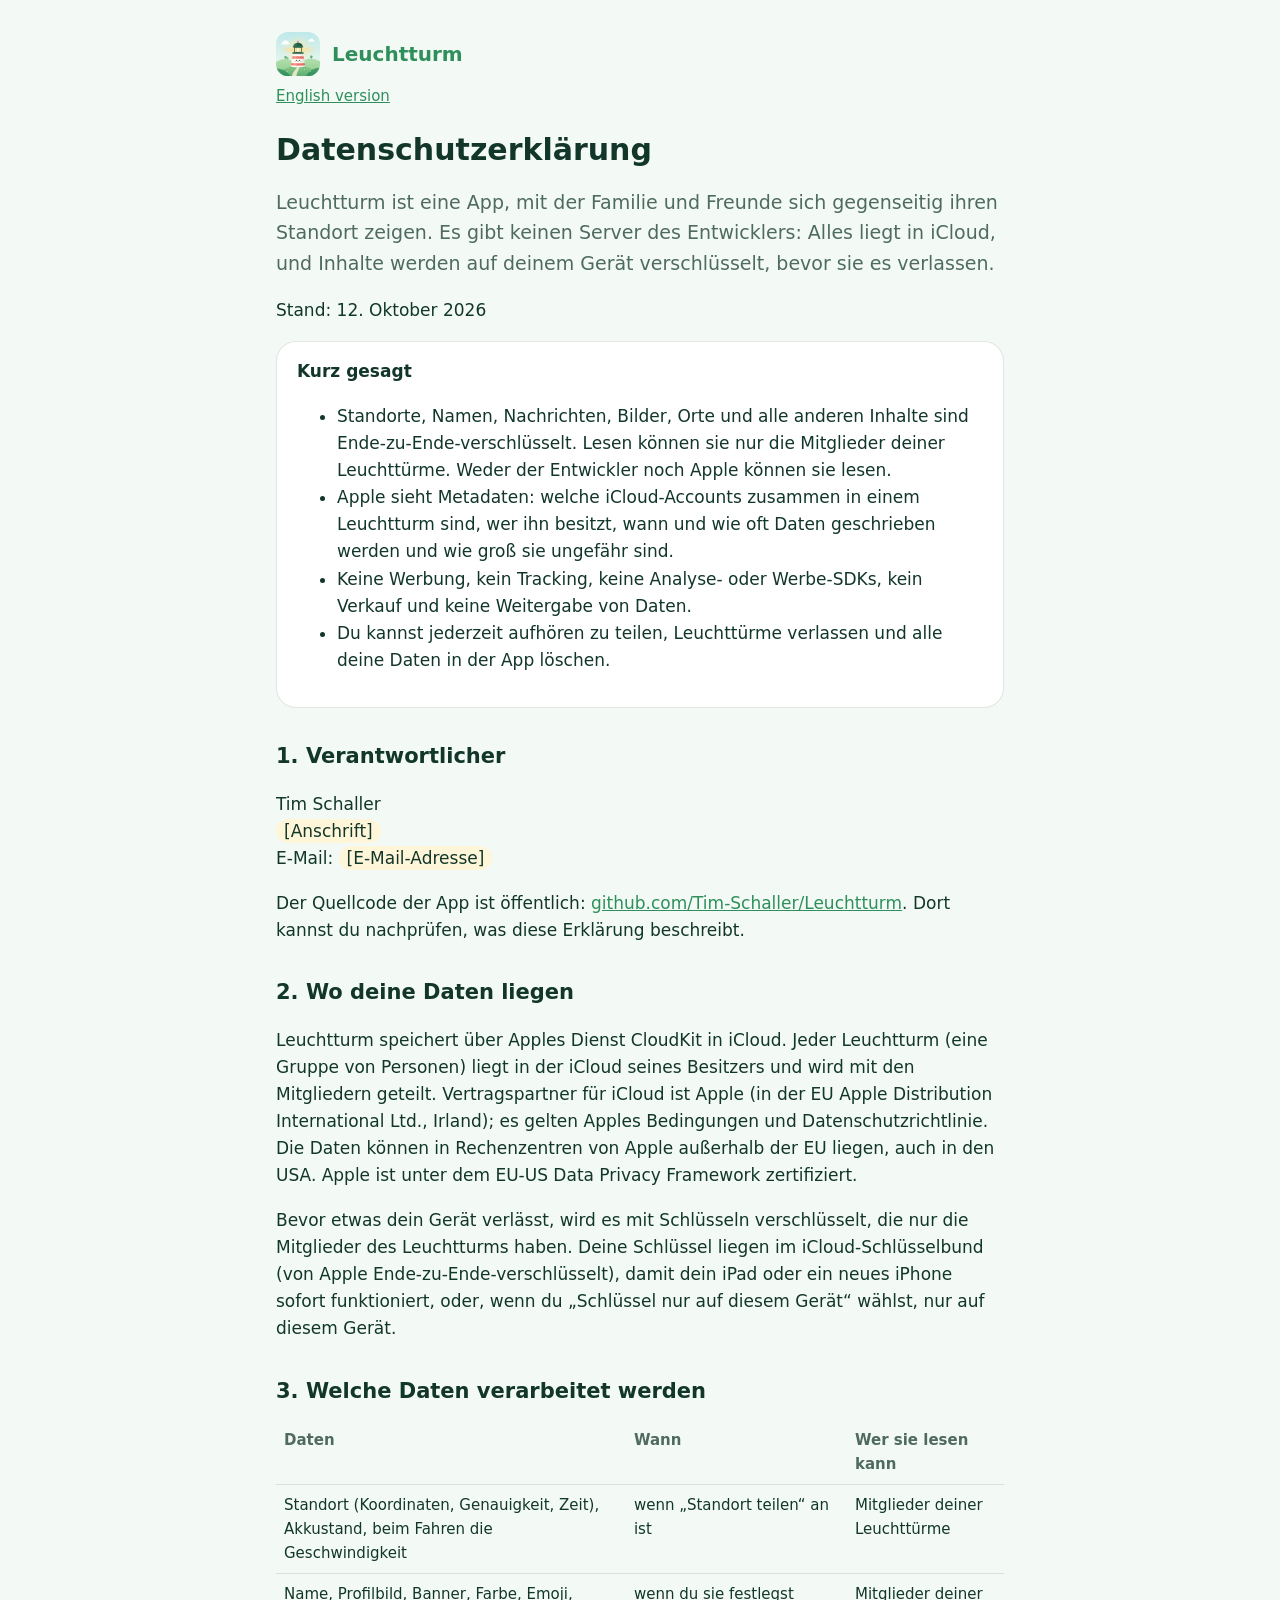
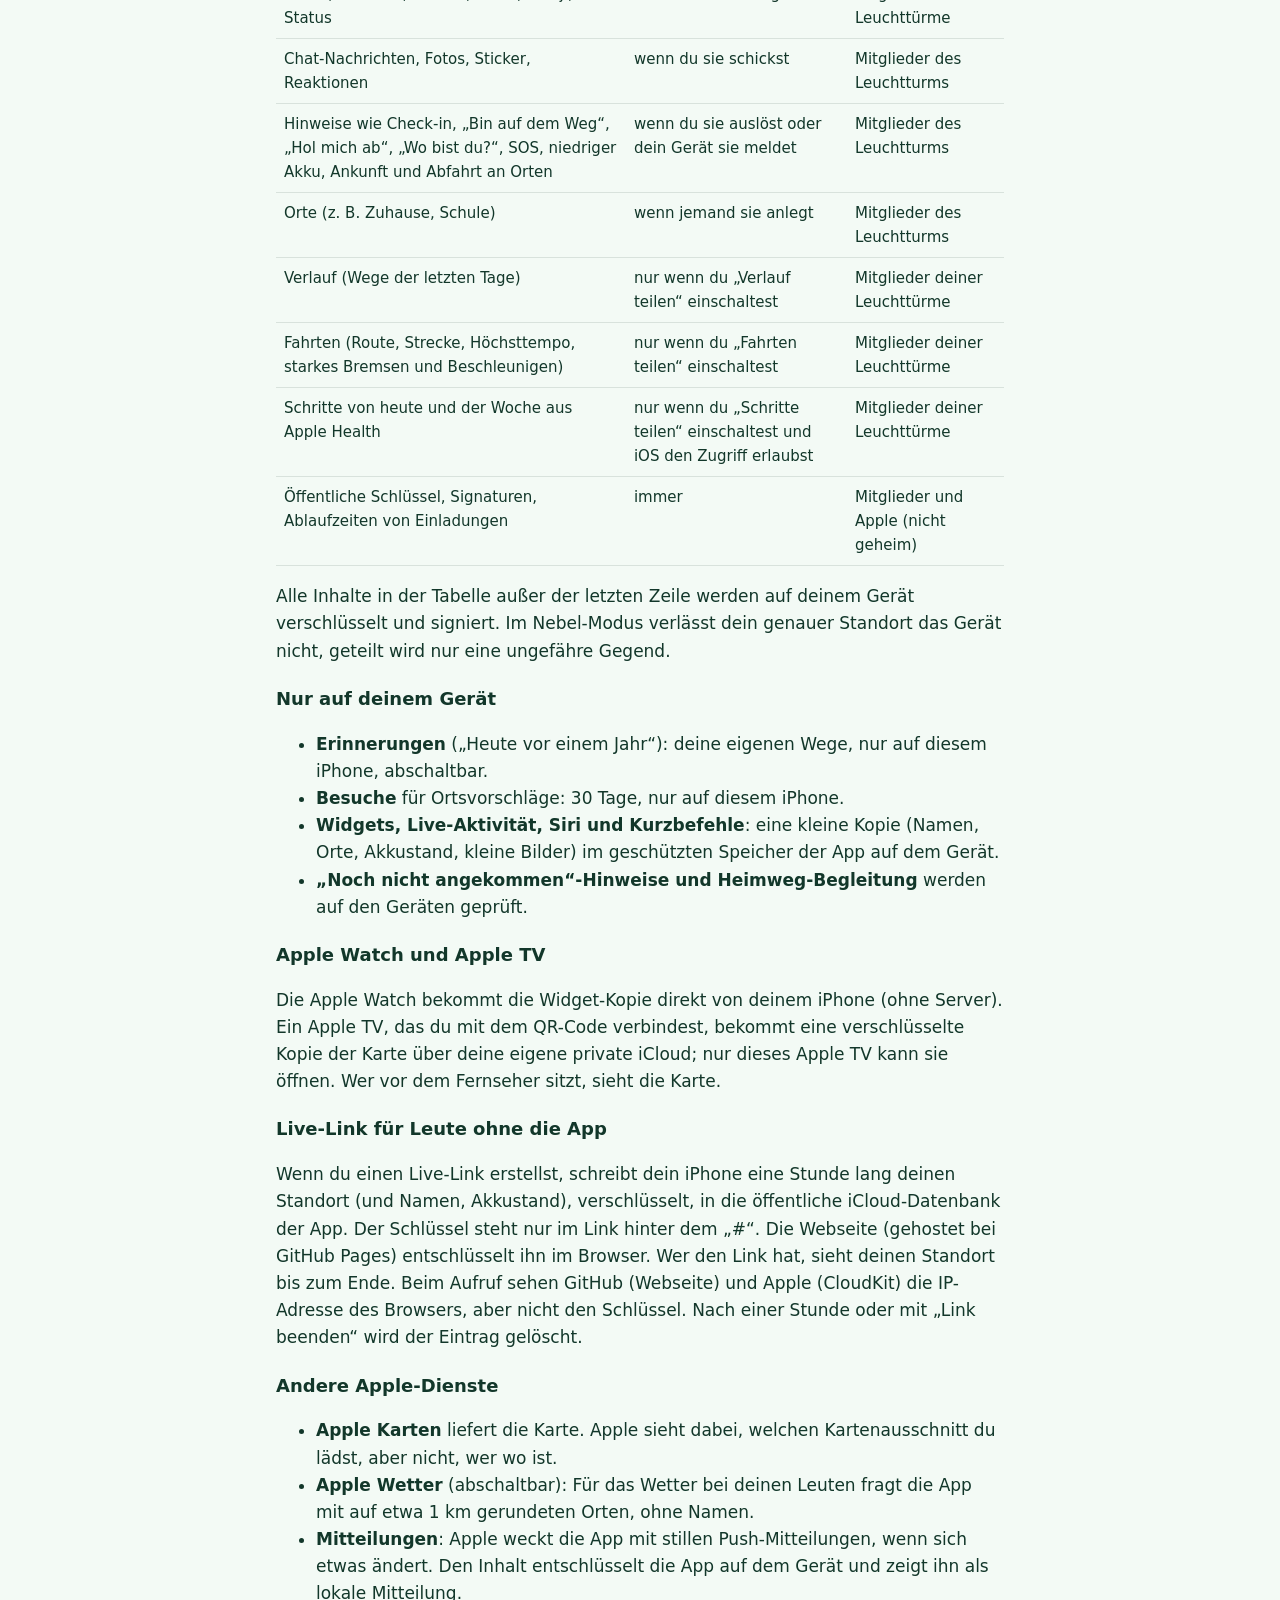
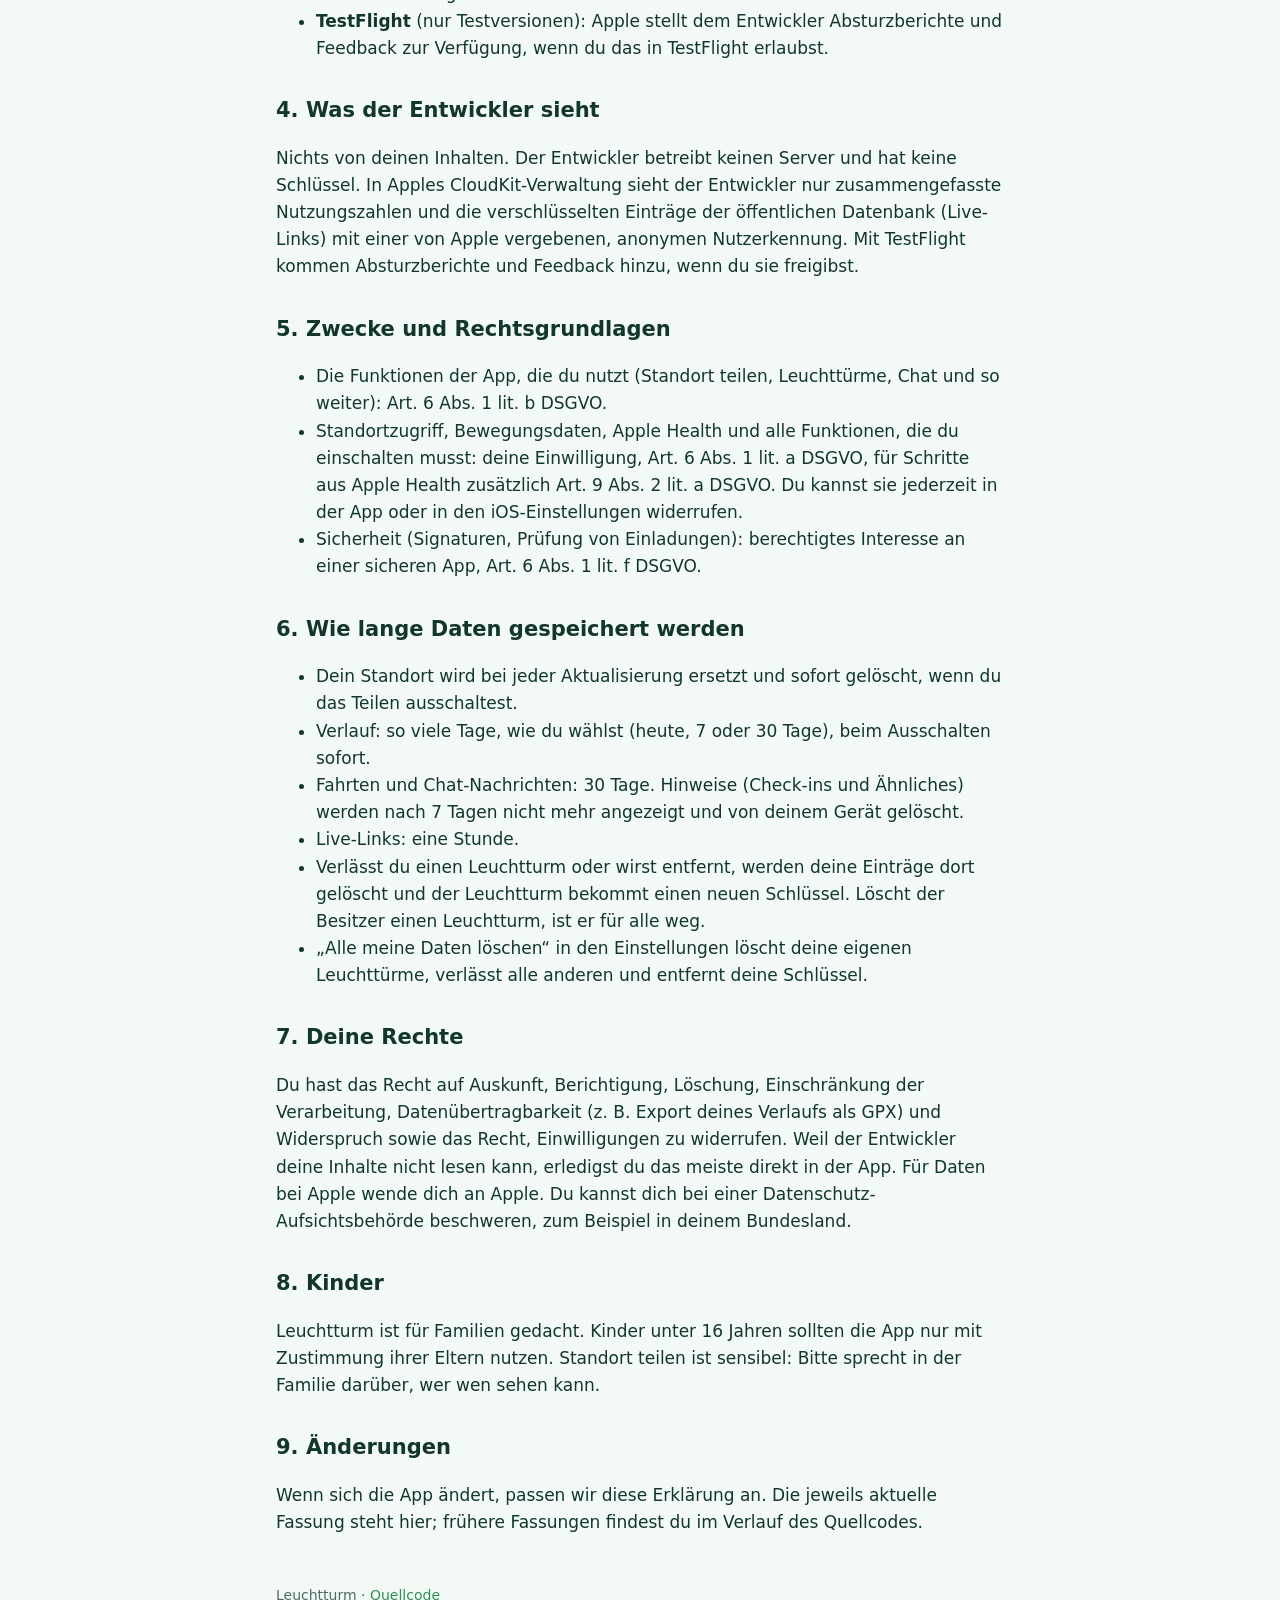
==== docs/privacy/index.html @ b892f459 "Privacy policy (German and English) and a landing page for GitHub Pages Also use the Leuchtturm/ligh" ====
<!doctype html>
<html lang="de">
<head>
  <meta charset="utf-8">
  <meta name="viewport" content="width=device-width, initial-scale=1">
  <meta name="referrer" content="no-referrer">
  <title>Datenschutz · Leuchtturm</title>
  <link rel="icon" href="../assets/icon.svg">
  <link rel="stylesheet" href="../assets/page.css">
</head>
<body>
<main>
  <header>
    <img src="../assets/icon.svg" alt="" width="44" height="44">
    <a href="../">Leuchtturm</a>
  </header>
  <nav><a href="en.html" hreflang="en" lang="en">English version</a></nav>

  <h1>Datenschutzerklärung</h1>
  <p class="lead">Leuchtturm ist eine App, mit der Familie und Freunde sich gegenseitig ihren Standort zeigen. Es gibt keinen Server des Entwicklers: Alles liegt in iCloud, und Inhalte werden auf deinem Gerät verschlüsselt, bevor sie es verlassen.</p>
  <p>Stand: 12. Oktober 2026</p>

  <div class="box">
    <strong>Kurz gesagt</strong>
    <ul>
      <li>Standorte, Namen, Nachrichten, Bilder, Orte und alle anderen Inhalte sind Ende-zu-Ende-verschlüsselt. Lesen können sie nur die Mitglieder deiner Leuchttürme. Weder der Entwickler noch Apple können sie lesen.</li>
      <li>Apple sieht Metadaten: welche iCloud-Accounts zusammen in einem Leuchtturm sind, wer ihn besitzt, wann und wie oft Daten geschrieben werden und wie groß sie ungefähr sind.</li>
      <li>Keine Werbung, kein Tracking, keine Analyse- oder Werbe-SDKs, kein Verkauf und keine Weitergabe von Daten.</li>
      <li>Du kannst jederzeit aufhören zu teilen, Leuchttürme verlassen und alle deine Daten in der App löschen.</li>
    </ul>
  </div>

  <h2>1. Verantwortlicher</h2>
  <p>Tim Schaller<br>
    <span class="todo">[Anschrift]</span><br>
    E-Mail: <span class="todo">[E-Mail-Adresse]</span></p>
  <p>Der Quellcode der App ist öffentlich: <a href="https://github.com/Tim-Schaller/Leuchtturm">github.com/Tim-Schaller/Leuchtturm</a>. Dort kannst du nachprüfen, was diese Erklärung beschreibt.</p>

  <h2>2. Wo deine Daten liegen</h2>
  <p>Leuchtturm speichert über Apples Dienst CloudKit in iCloud. Jeder Leuchtturm (eine Gruppe von Personen) liegt in der iCloud seines Besitzers und wird mit den Mitgliedern geteilt. Vertragspartner für iCloud ist Apple (in der EU Apple Distribution International Ltd., Irland); es gelten Apples Bedingungen und Datenschutzrichtlinie. Die Daten können in Rechenzentren von Apple außerhalb der EU liegen, auch in den USA. Apple ist unter dem EU-US Data Privacy Framework zertifiziert.</p>
  <p>Bevor etwas dein Gerät verlässt, wird es mit Schlüsseln verschlüsselt, die nur die Mitglieder des Leuchtturms haben. Deine Schlüssel liegen im iCloud-Schlüsselbund (von Apple Ende-zu-Ende-verschlüsselt), damit dein iPad oder ein neues iPhone sofort funktioniert, oder, wenn du „Schlüssel nur auf diesem Gerät“ wählst, nur auf diesem Gerät.</p>

  <h2>3. Welche Daten verarbeitet werden</h2>
  <table>
    <tr><th>Daten</th><th>Wann</th><th>Wer sie lesen kann</th></tr>
    <tr><td>Standort (Koordinaten, Genauigkeit, Zeit), Akkustand, beim Fahren die Geschwindigkeit</td><td>wenn „Standort teilen“ an ist</td><td>Mitglieder deiner Leuchttürme</td></tr>
    <tr><td>Name, Profilbild, Banner, Farbe, Emoji, Status</td><td>wenn du sie festlegst</td><td>Mitglieder deiner Leuchttürme</td></tr>
    <tr><td>Chat-Nachrichten, Fotos, Sticker, Reaktionen</td><td>wenn du sie schickst</td><td>Mitglieder des Leuchtturms</td></tr>
    <tr><td>Hinweise wie Check-in, „Bin auf dem Weg“, „Hol mich ab“, „Wo bist du?“, SOS, niedriger Akku, Ankunft und Abfahrt an Orten</td><td>wenn du sie auslöst oder dein Gerät sie meldet</td><td>Mitglieder des Leuchtturms</td></tr>
    <tr><td>Orte (z. B. Zuhause, Schule)</td><td>wenn jemand sie anlegt</td><td>Mitglieder des Leuchtturms</td></tr>
    <tr><td>Verlauf (Wege der letzten Tage)</td><td>nur wenn du „Verlauf teilen“ einschaltest</td><td>Mitglieder deiner Leuchttürme</td></tr>
    <tr><td>Fahrten (Route, Strecke, Höchsttempo, starkes Bremsen und Beschleunigen)</td><td>nur wenn du „Fahrten teilen“ einschaltest</td><td>Mitglieder deiner Leuchttürme</td></tr>
    <tr><td>Schritte von heute und der Woche aus Apple Health</td><td>nur wenn du „Schritte teilen“ einschaltest und iOS den Zugriff erlaubst</td><td>Mitglieder deiner Leuchttürme</td></tr>
    <tr><td>Öffentliche Schlüssel, Signaturen, Ablaufzeiten von Einladungen</td><td>immer</td><td>Mitglieder und Apple (nicht geheim)</td></tr>
  </table>
  <p>Alle Inhalte in der Tabelle außer der letzten Zeile werden auf deinem Gerät verschlüsselt und signiert. Im Nebel-Modus verlässt dein genauer Standort das Gerät nicht, geteilt wird nur eine ungefähre Gegend.</p>

  <h3>Nur auf deinem Gerät</h3>
  <ul>
    <li><strong>Erinnerungen</strong> („Heute vor einem Jahr“): deine eigenen Wege, nur auf diesem iPhone, abschaltbar.</li>
    <li><strong>Besuche</strong> für Ortsvorschläge: 30 Tage, nur auf diesem iPhone.</li>
    <li><strong>Widgets, Live-Aktivität, Siri und Kurzbefehle</strong>: eine kleine Kopie (Namen, Orte, Akkustand, kleine Bilder) im geschützten Speicher der App auf dem Gerät.</li>
    <li><strong>„Noch nicht angekommen“-Hinweise und Heimweg-Begleitung</strong> werden auf den Geräten geprüft.</li>
  </ul>

  <h3>Apple Watch und Apple TV</h3>
  <p>Die Apple Watch bekommt die Widget-Kopie direkt von deinem iPhone (ohne Server). Ein Apple TV, das du mit dem QR-Code verbindest, bekommt eine verschlüsselte Kopie der Karte über deine eigene private iCloud; nur dieses Apple TV kann sie öffnen. Wer vor dem Fernseher sitzt, sieht die Karte.</p>

  <h3>Live-Link für Leute ohne die App</h3>
  <p>Wenn du einen Live-Link erstellst, schreibt dein iPhone eine Stunde lang deinen Standort (und Namen, Akkustand), verschlüsselt, in die öffentliche iCloud-Datenbank der App. Der Schlüssel steht nur im Link hinter dem „#“. Die Webseite (gehostet bei GitHub Pages) entschlüsselt ihn im Browser. Wer den Link hat, sieht deinen Standort bis zum Ende. Beim Aufruf sehen GitHub (Webseite) und Apple (CloudKit) die IP-Adresse des Browsers, aber nicht den Schlüssel. Nach einer Stunde oder mit „Link beenden“ wird der Eintrag gelöscht.</p>

  <h3>Andere Apple-Dienste</h3>
  <ul>
    <li><strong>Apple Karten</strong> liefert die Karte. Apple sieht dabei, welchen Kartenausschnitt du lädst, aber nicht, wer wo ist.</li>
    <li><strong>Apple Wetter</strong> (abschaltbar): Für das Wetter bei deinen Leuten fragt die App mit auf etwa 1 km gerundeten Orten, ohne Namen.</li>
    <li><strong>Mitteilungen</strong>: Apple weckt die App mit stillen Push-Mitteilungen, wenn sich etwas ändert. Den Inhalt entschlüsselt die App auf dem Gerät und zeigt ihn als lokale Mitteilung.</li>
    <li><strong>TestFlight</strong> (nur Testversionen): Apple stellt dem Entwickler Absturzberichte und Feedback zur Verfügung, wenn du das in TestFlight erlaubst.</li>
  </ul>

  <h2>4. Was der Entwickler sieht</h2>
  <p>Nichts von deinen Inhalten. Der Entwickler betreibt keinen Server und hat keine Schlüssel. In Apples CloudKit-Verwaltung sieht der Entwickler nur zusammengefasste Nutzungszahlen und die verschlüsselten Einträge der öffentlichen Datenbank (Live-Links) mit einer von Apple vergebenen, anonymen Nutzerkennung. Mit TestFlight kommen Absturzberichte und Feedback hinzu, wenn du sie freigibst.</p>

  <h2>5. Zwecke und Rechtsgrundlagen</h2>
  <ul>
    <li>Die Funktionen der App, die du nutzt (Standort teilen, Leuchttürme, Chat und so weiter): Art. 6 Abs. 1 lit. b DSGVO.</li>
    <li>Standortzugriff, Bewegungsdaten, Apple Health und alle Funktionen, die du einschalten musst: deine Einwilligung, Art. 6 Abs. 1 lit. a DSGVO, für Schritte aus Apple Health zusätzlich Art. 9 Abs. 2 lit. a DSGVO. Du kannst sie jederzeit in der App oder in den iOS-Einstellungen widerrufen.</li>
    <li>Sicherheit (Signaturen, Prüfung von Einladungen): berechtigtes Interesse an einer sicheren App, Art. 6 Abs. 1 lit. f DSGVO.</li>
  </ul>

  <h2>6. Wie lange Daten gespeichert werden</h2>
  <ul>
    <li>Dein Standort wird bei jeder Aktualisierung ersetzt und sofort gelöscht, wenn du das Teilen ausschaltest.</li>
    <li>Verlauf: so viele Tage, wie du wählst (heute, 7 oder 30 Tage), beim Ausschalten sofort.</li>
    <li>Fahrten und Chat-Nachrichten: 30 Tage. Hinweise (Check-ins und Ähnliches) werden nach 7 Tagen nicht mehr angezeigt und von deinem Gerät gelöscht.</li>
    <li>Live-Links: eine Stunde.</li>
    <li>Verlässt du einen Leuchtturm oder wirst entfernt, werden deine Einträge dort gelöscht und der Leuchtturm bekommt einen neuen Schlüssel. Löscht der Besitzer einen Leuchtturm, ist er für alle weg.</li>
    <li>„Alle meine Daten löschen“ in den Einstellungen löscht deine eigenen Leuchttürme, verlässt alle anderen und entfernt deine Schlüssel.</li>
  </ul>

  <h2>7. Deine Rechte</h2>
  <p>Du hast das Recht auf Auskunft, Berichtigung, Löschung, Einschränkung der Verarbeitung, Datenübertragbarkeit (z. B. Export deines Verlaufs als GPX) und Widerspruch sowie das Recht, Einwilligungen zu widerrufen. Weil der Entwickler deine Inhalte nicht lesen kann, erledigst du das meiste direkt in der App. Für Daten bei Apple wende dich an Apple. Du kannst dich bei einer Datenschutz-Aufsichtsbehörde beschweren, zum Beispiel in deinem Bundesland.</p>

  <h2>8. Kinder</h2>
  <p>Leuchtturm ist für Familien gedacht. Kinder unter 16 Jahren sollten die App nur mit Zustimmung ihrer Eltern nutzen. Standort teilen ist sensibel: Bitte sprecht in der Familie darüber, wer wen sehen kann.</p>

  <h2>9. Änderungen</h2>
  <p>Wenn sich die App ändert, passen wir diese Erklärung an. Die jeweils aktuelle Fassung steht hier; frühere Fassungen findest du im Verlauf des Quellcodes.</p>

  <footer>Leuchtturm · <a href="https://github.com/Tim-Schaller/Leuchtturm">Quellcode</a></footer>
</main>
</body>
</html>
---- docs/assets/page.css ----
:root {
  color-scheme: light dark;
  --bg: #F3FAF5; --ink: #12372A; --muted: #4F6B60; --green: #2F8F5B; --card: #FFFFFF; --line: rgba(18, 55, 42, 0.12); --note: #FFF6DA;
}
@media (prefers-color-scheme: dark) {
  :root { --bg: #0F2A22; --ink: #E6F4EC; --muted: #9DBFAF; --green: #5FD08F; --card: #16352B; --line: rgba(230, 244, 236, 0.14); --note: #3A3420; }
}
* { box-sizing: border-box; }
body { margin: 0; background: var(--bg); color: var(--ink); font: 17px/1.6 ui-rounded, -apple-system, "SF Pro Rounded", system-ui, sans-serif; }
main { max-width: 760px; margin: 0 auto; padding: 32px 16px 80px; }
header { display: flex; align-items: center; gap: 12px; margin-bottom: 8px; }
header img { border-radius: 12px; }
header a { color: var(--green); font-weight: 700; font-size: 20px; text-decoration: none; }
nav { margin: 0 0 24px; font-size: 15px; }
nav a, main a { color: var(--green); }
h1 { font-size: 30px; line-height: 1.2; margin: 24px 0 8px; }
h2 { font-size: 21px; margin: 32px 0 8px; }
h3 { font-size: 18px; margin: 20px 0 4px; }
.lead { font-size: 19px; color: var(--muted); }
.box { background: var(--card); border: 1px solid var(--line); border-radius: 20px; padding: 16px 20px; margin: 16px 0; }
.todo { background: var(--note); border-radius: 12px; padding: 2px 8px; }
table { width: 100%; border-collapse: collapse; font-size: 15px; margin: 12px 0; }
th, td { text-align: left; vertical-align: top; padding: 8px; border-bottom: 1px solid var(--line); }
th { color: var(--muted); font-weight: 600; }
footer { margin-top: 48px; color: var(--muted); font-size: 14px; }
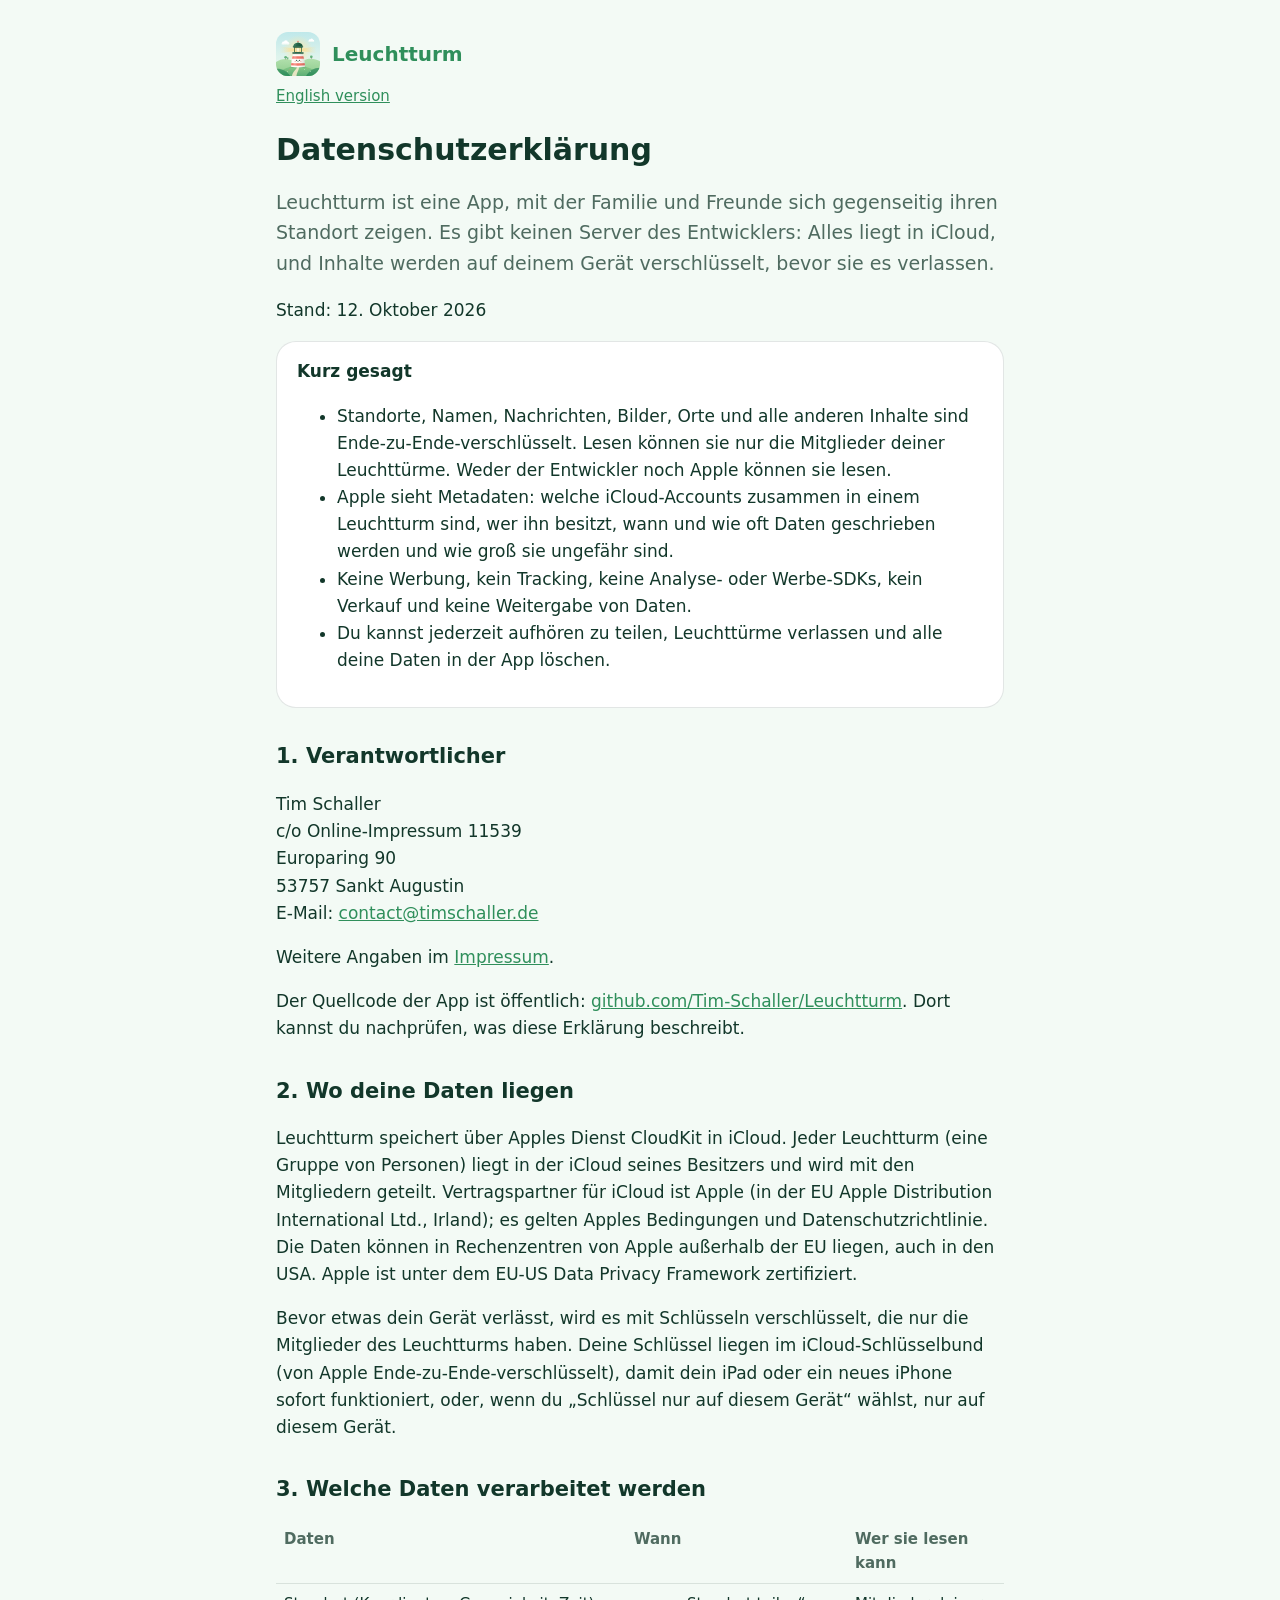
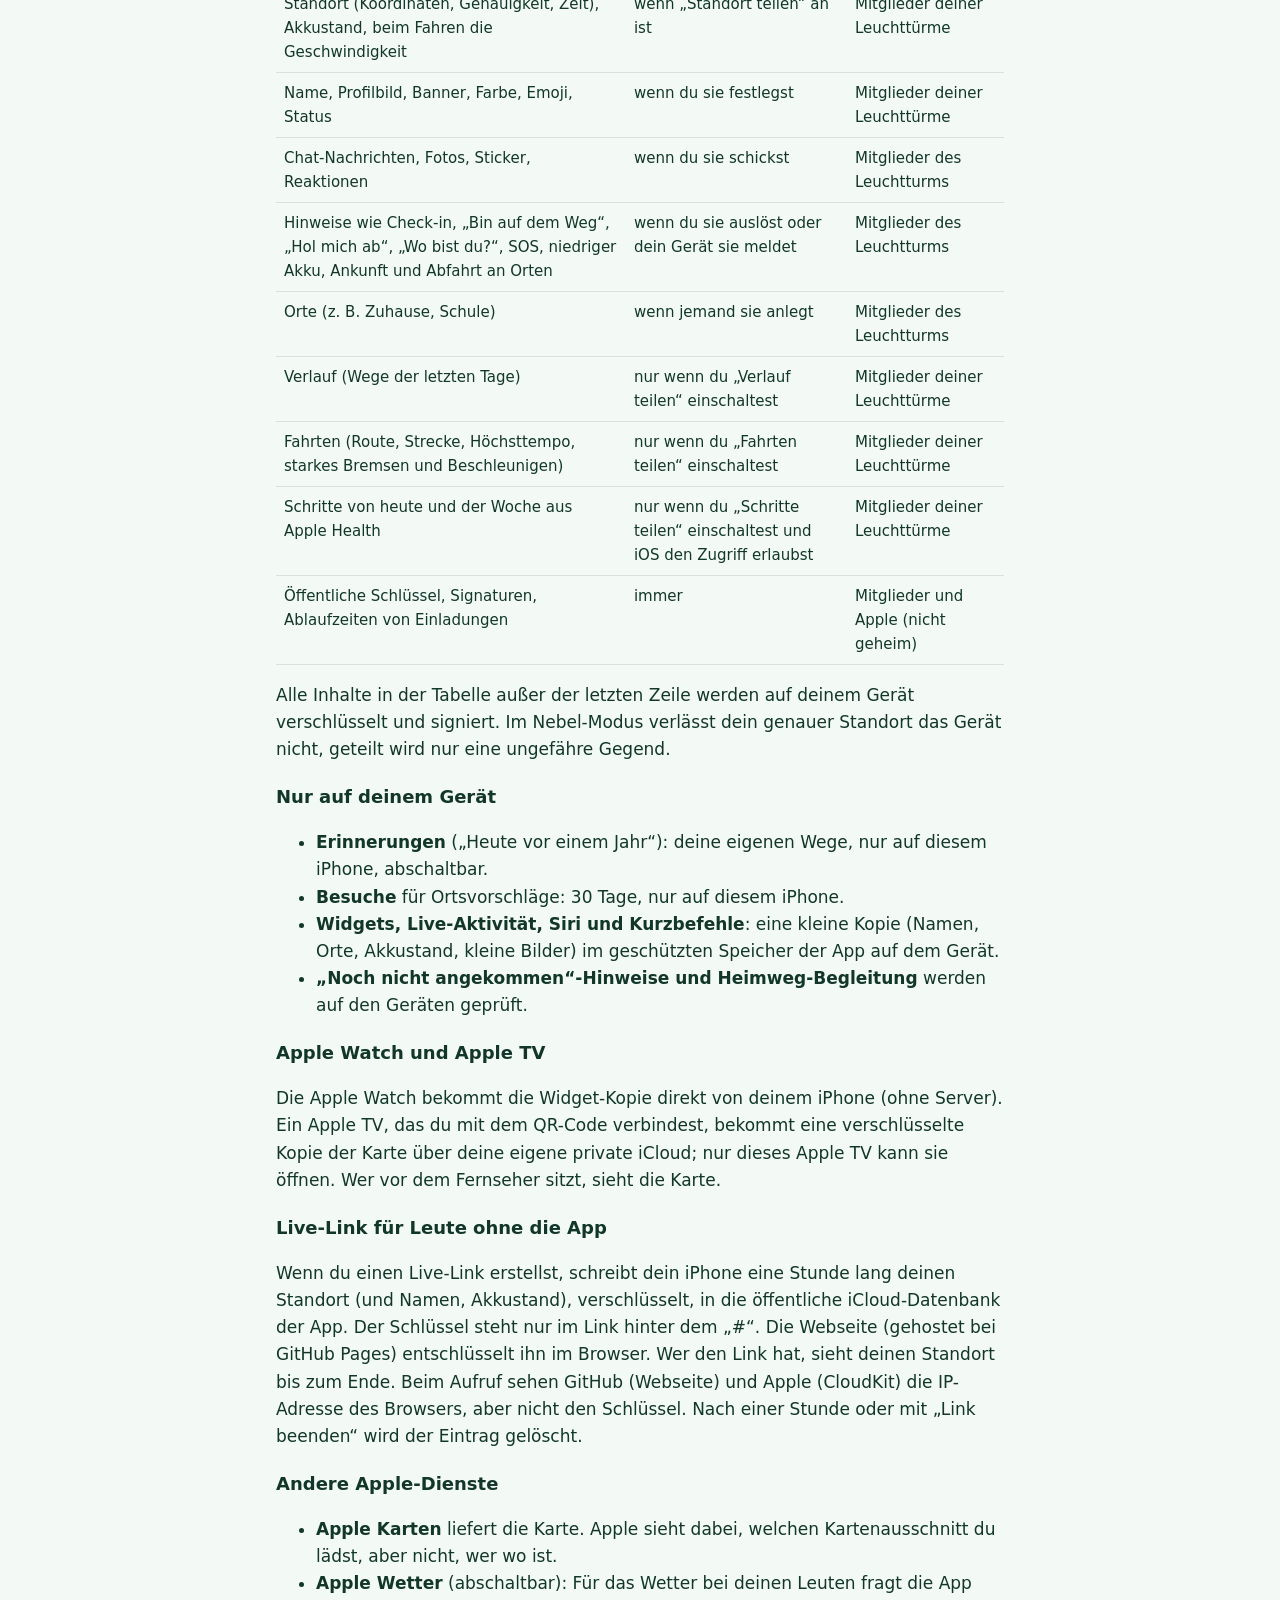
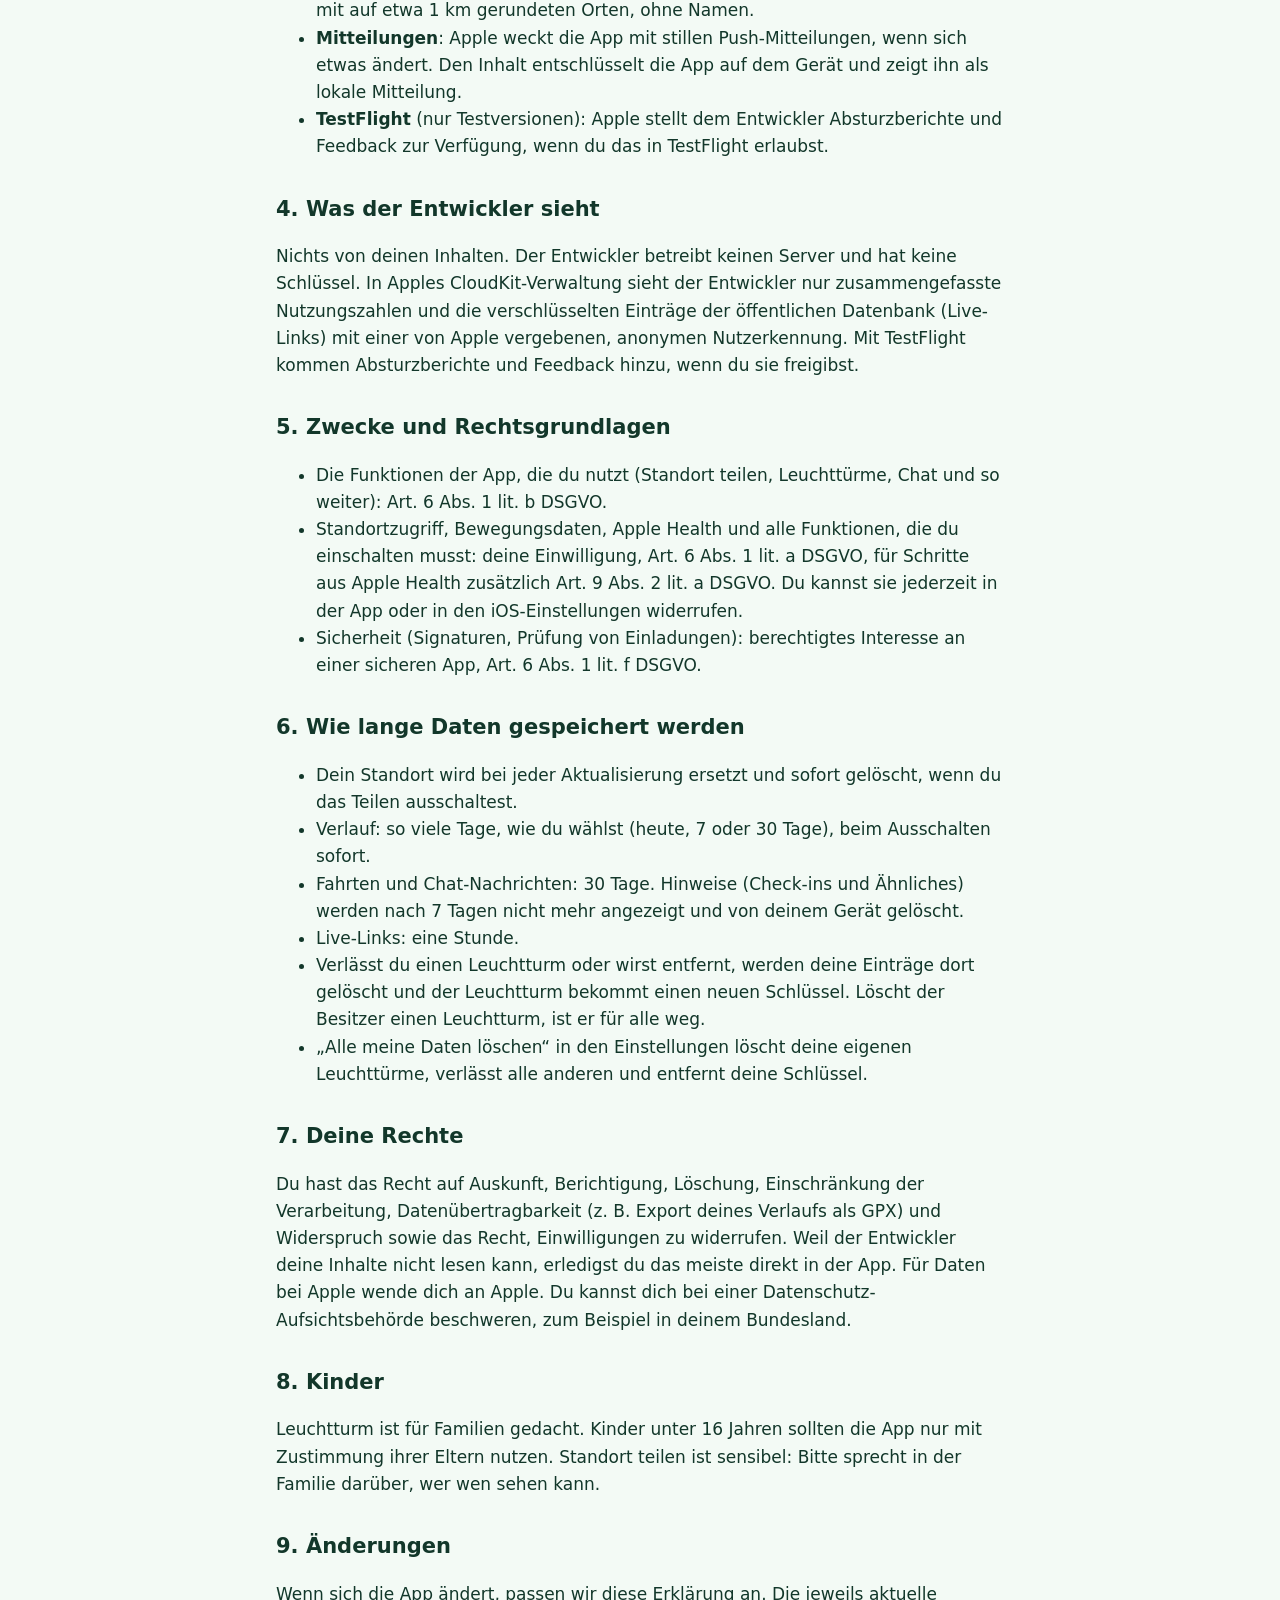
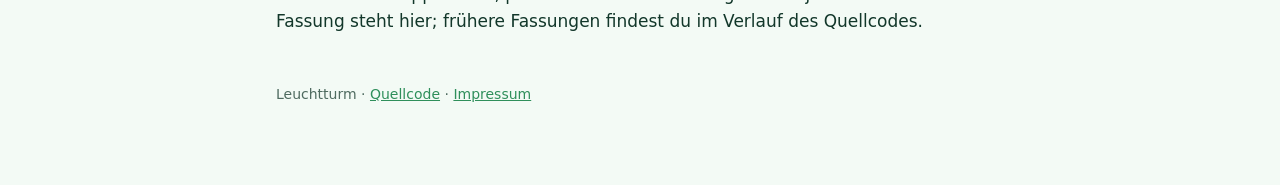
==== commit 9ae6db31: "Privacy policy: contact address and Impressum link Co-Authored-By: Claude Opus 5.5 <noreply@anthropi" ====
--- a/docs/privacy/index.html
+++ b/docs/privacy/index.html
@@ -32,8 +32,11 @@
 
   <h2>1. Verantwortlicher</h2>
   <p>Tim Schaller<br>
-    <span class="todo">[Anschrift]</span><br>
-    E-Mail: <span class="todo">[E-Mail-Adresse]</span></p>
+    c/o Online-Impressum 11539<br>
+    Europaring 90<br>
+    53757 Sankt Augustin<br>
+    E-Mail: <a href="mailto:contact@timschaller.de">contact@timschaller.de</a></p>
+  <p>Weitere Angaben im <a href="https://www.timschaller.de/impressum/">Impressum</a>.</p>
   <p>Der Quellcode der App ist öffentlich: <a href="https://github.com/Tim-Schaller/Leuchtturm">github.com/Tim-Schaller/Leuchtturm</a>. Dort kannst du nachprüfen, was diese Erklärung beschreibt.</p>
 
   <h2>2. Wo deine Daten liegen</h2>
@@ -106,7 +109,7 @@
   <h2>9. Änderungen</h2>
   <p>Wenn sich die App ändert, passen wir diese Erklärung an. Die jeweils aktuelle Fassung steht hier; frühere Fassungen findest du im Verlauf des Quellcodes.</p>
 
-  <footer>Leuchtturm · <a href="https://github.com/Tim-Schaller/Leuchtturm">Quellcode</a></footer>
+  <footer>Leuchtturm · <a href="https://github.com/Tim-Schaller/Leuchtturm">Quellcode</a> · <a href="https://www.timschaller.de/impressum/">Impressum</a></footer>
 </main>
 </body>
 </html>
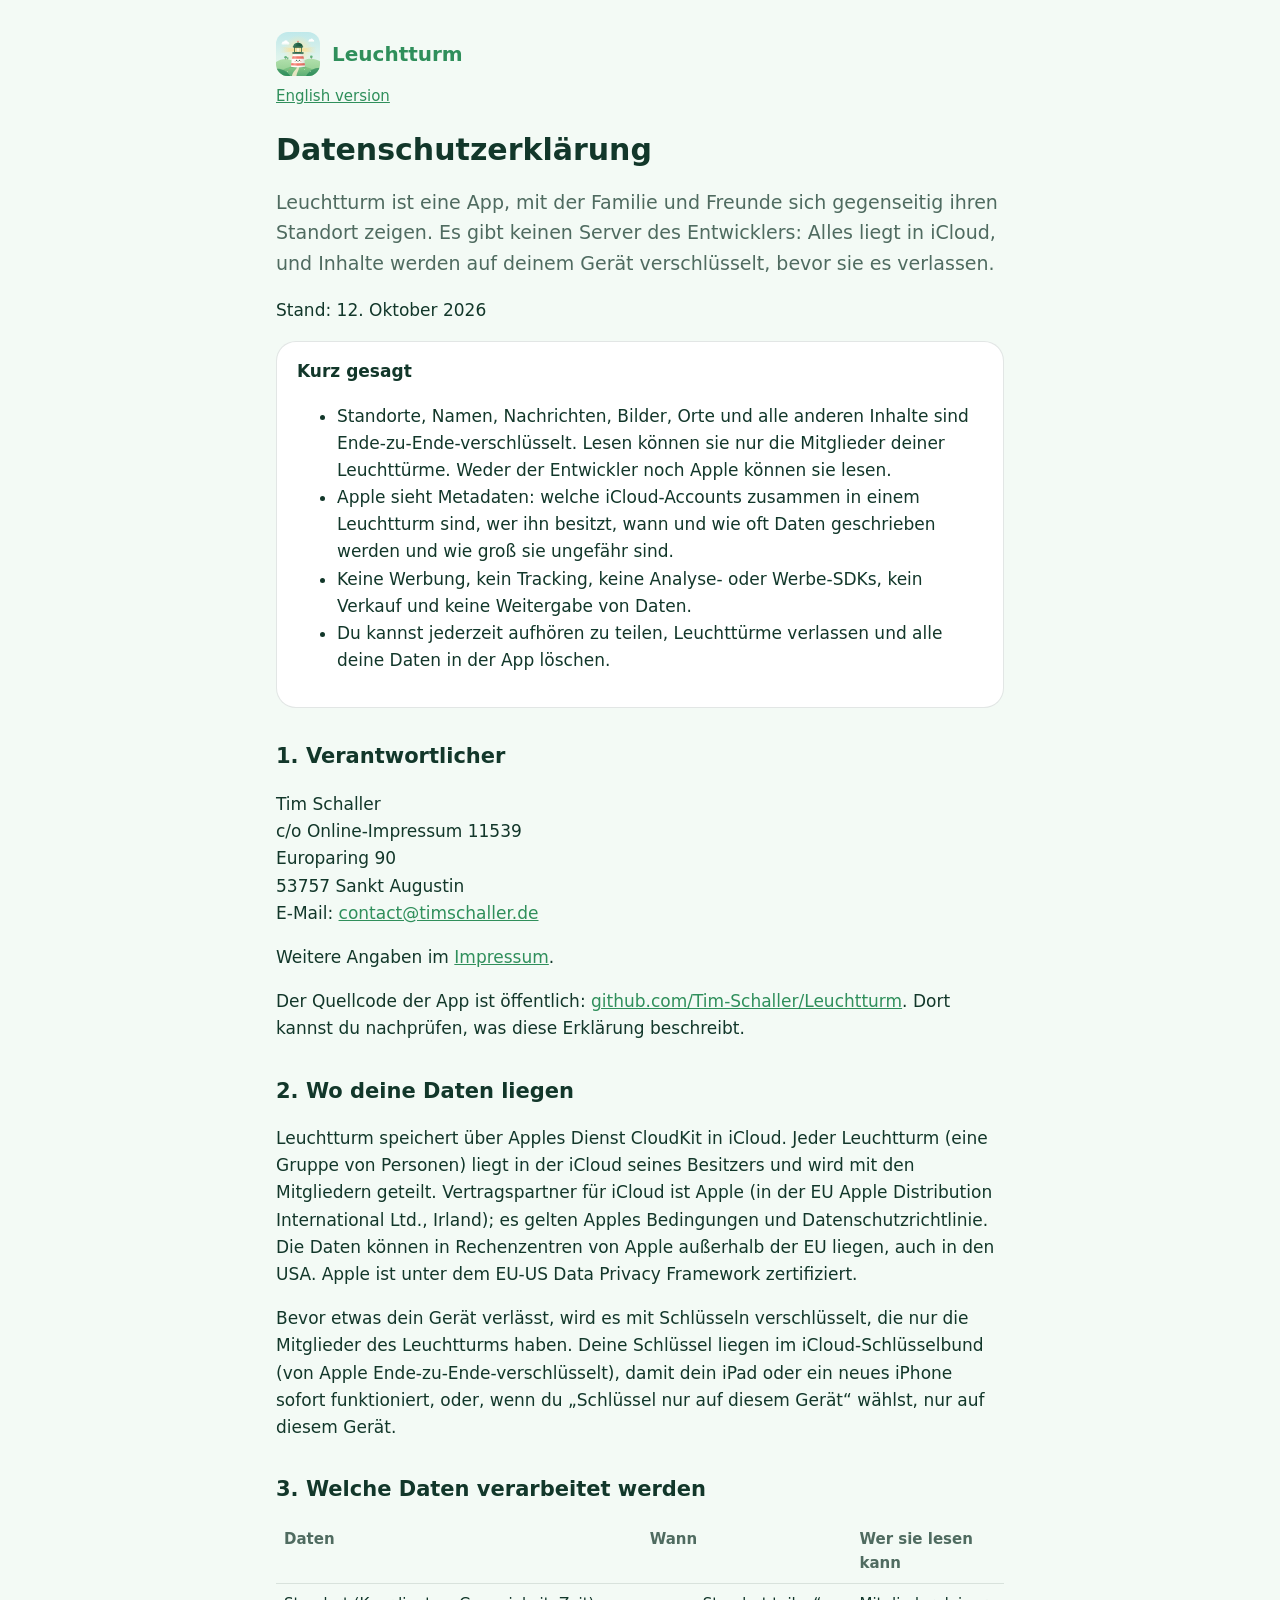
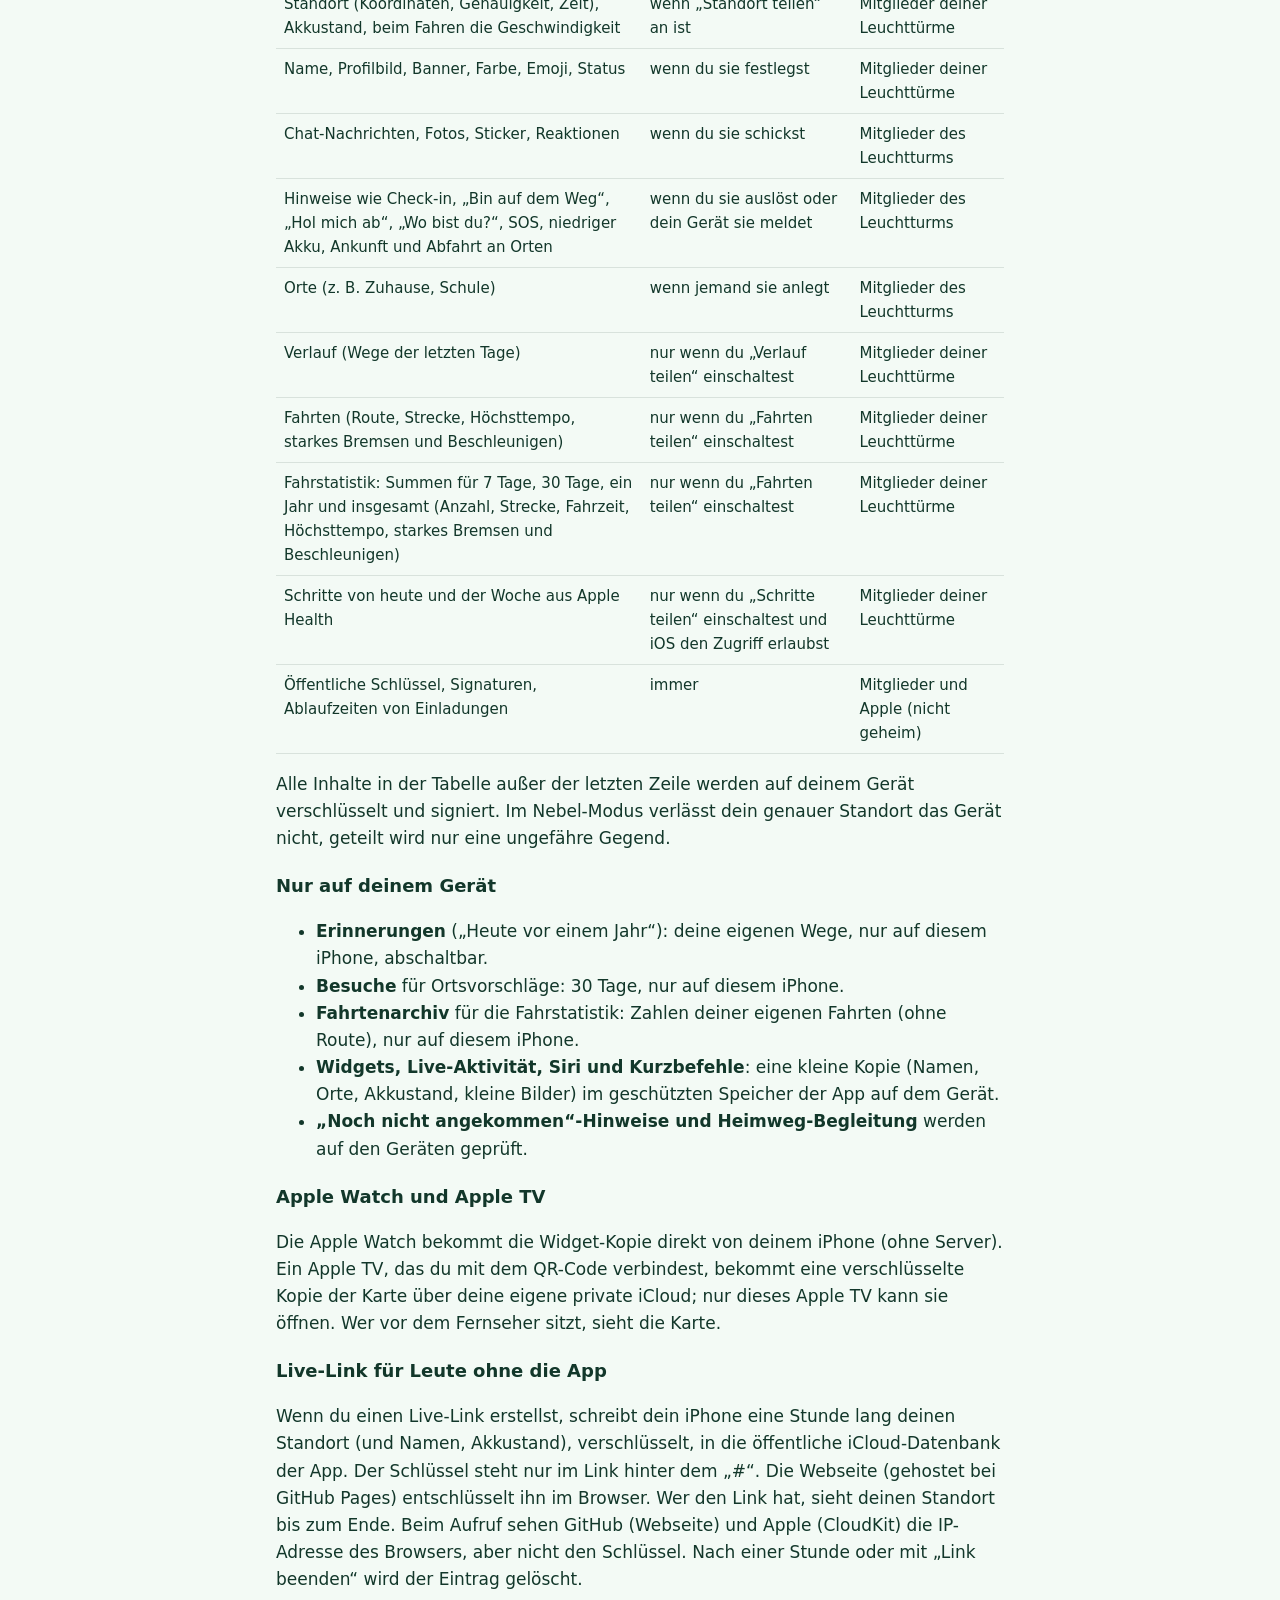
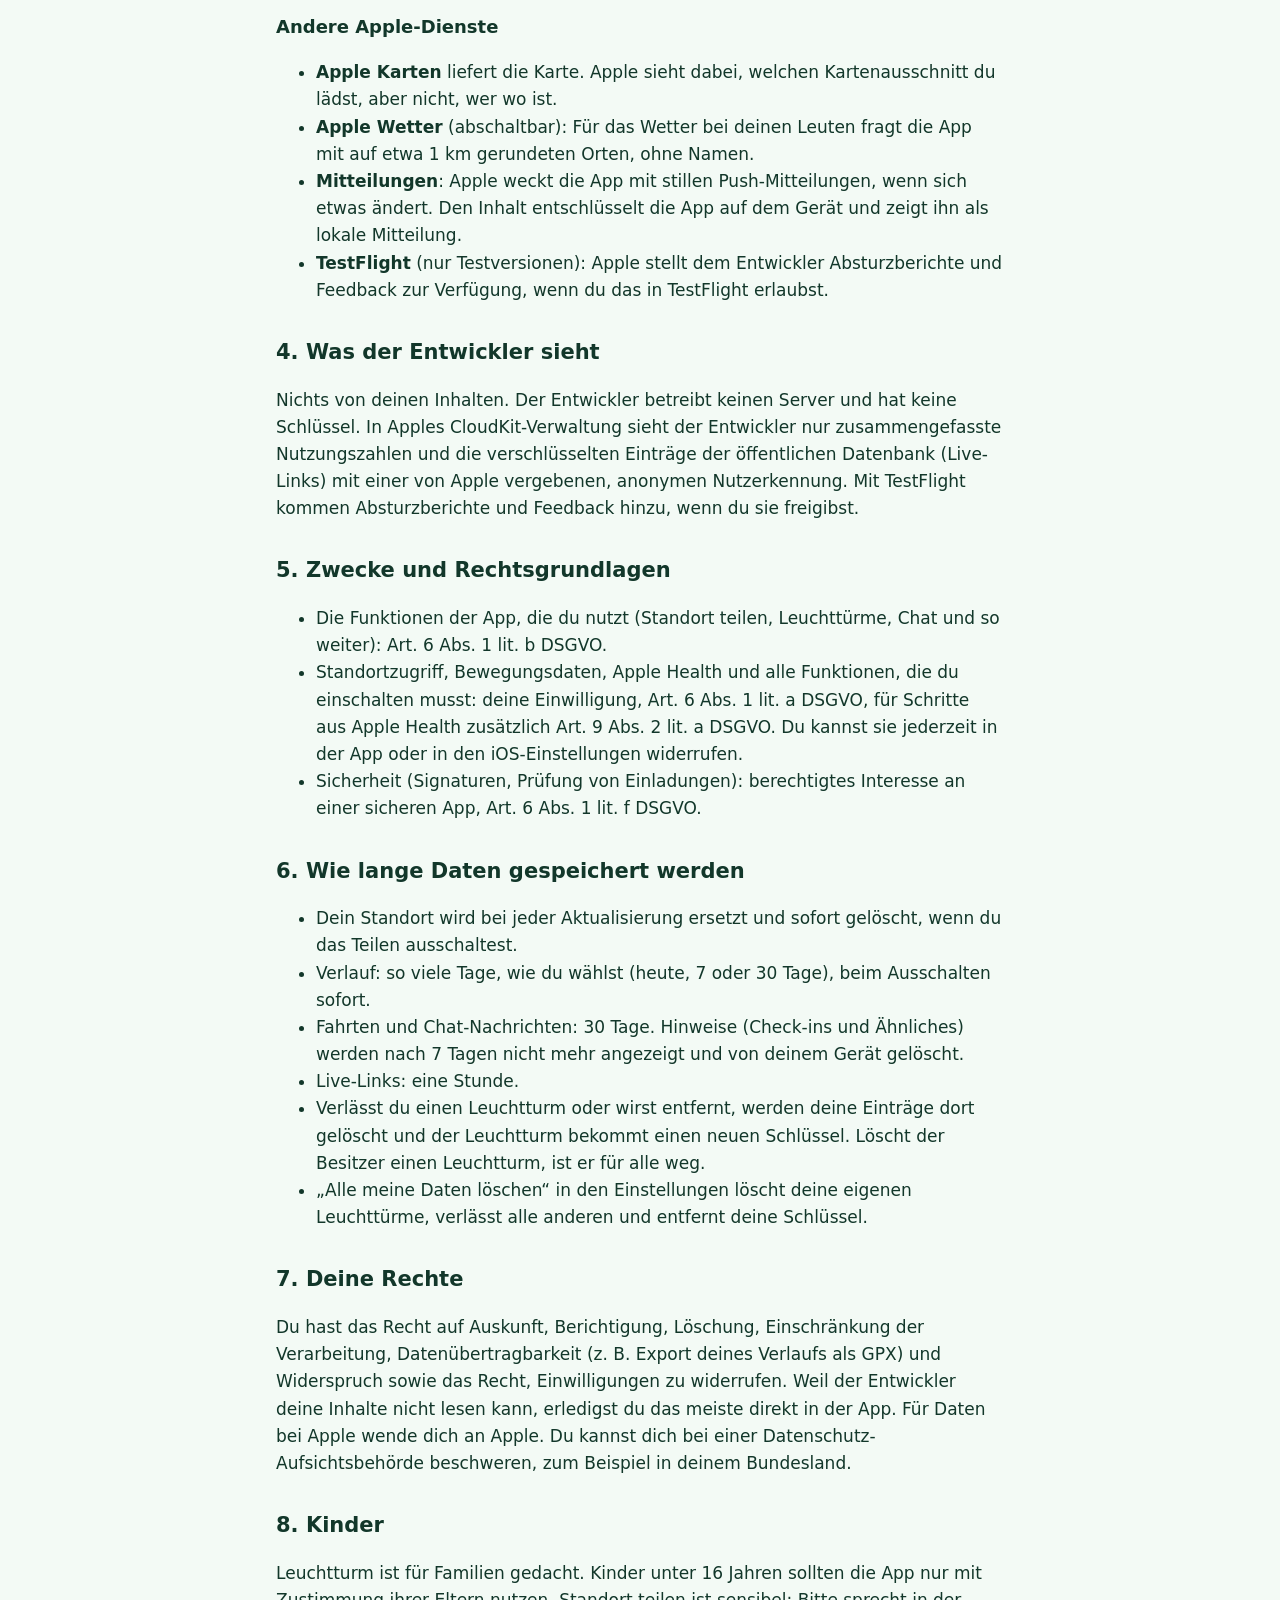
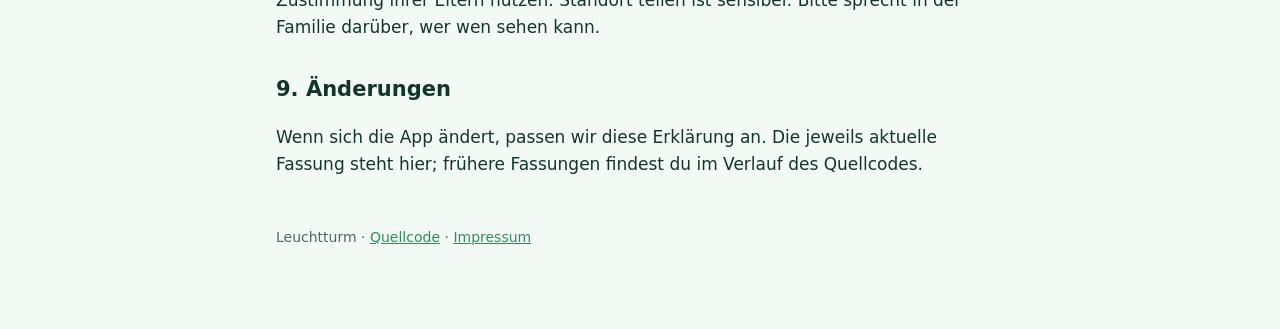
==== commit 0fa9e1d2: "Profile editor fixes, driving statistics and test findings Profile editor: the preview shows changes" ====
--- a/docs/privacy/index.html
+++ b/docs/privacy/index.html
@@ -53,6 +53,7 @@
     <tr><td>Orte (z. B. Zuhause, Schule)</td><td>wenn jemand sie anlegt</td><td>Mitglieder des Leuchtturms</td></tr>
     <tr><td>Verlauf (Wege der letzten Tage)</td><td>nur wenn du „Verlauf teilen“ einschaltest</td><td>Mitglieder deiner Leuchttürme</td></tr>
     <tr><td>Fahrten (Route, Strecke, Höchsttempo, starkes Bremsen und Beschleunigen)</td><td>nur wenn du „Fahrten teilen“ einschaltest</td><td>Mitglieder deiner Leuchttürme</td></tr>
+    <tr><td>Fahrstatistik: Summen für 7 Tage, 30 Tage, ein Jahr und insgesamt (Anzahl, Strecke, Fahrzeit, Höchsttempo, starkes Bremsen und Beschleunigen)</td><td>nur wenn du „Fahrten teilen“ einschaltest</td><td>Mitglieder deiner Leuchttürme</td></tr>
     <tr><td>Schritte von heute und der Woche aus Apple Health</td><td>nur wenn du „Schritte teilen“ einschaltest und iOS den Zugriff erlaubst</td><td>Mitglieder deiner Leuchttürme</td></tr>
     <tr><td>Öffentliche Schlüssel, Signaturen, Ablaufzeiten von Einladungen</td><td>immer</td><td>Mitglieder und Apple (nicht geheim)</td></tr>
   </table>
@@ -62,6 +63,7 @@
   <ul>
     <li><strong>Erinnerungen</strong> („Heute vor einem Jahr“): deine eigenen Wege, nur auf diesem iPhone, abschaltbar.</li>
     <li><strong>Besuche</strong> für Ortsvorschläge: 30 Tage, nur auf diesem iPhone.</li>
+    <li><strong>Fahrtenarchiv</strong> für die Fahrstatistik: Zahlen deiner eigenen Fahrten (ohne Route), nur auf diesem iPhone.</li>
     <li><strong>Widgets, Live-Aktivität, Siri und Kurzbefehle</strong>: eine kleine Kopie (Namen, Orte, Akkustand, kleine Bilder) im geschützten Speicher der App auf dem Gerät.</li>
     <li><strong>„Noch nicht angekommen“-Hinweise und Heimweg-Begleitung</strong> werden auf den Geräten geprüft.</li>
   </ul>
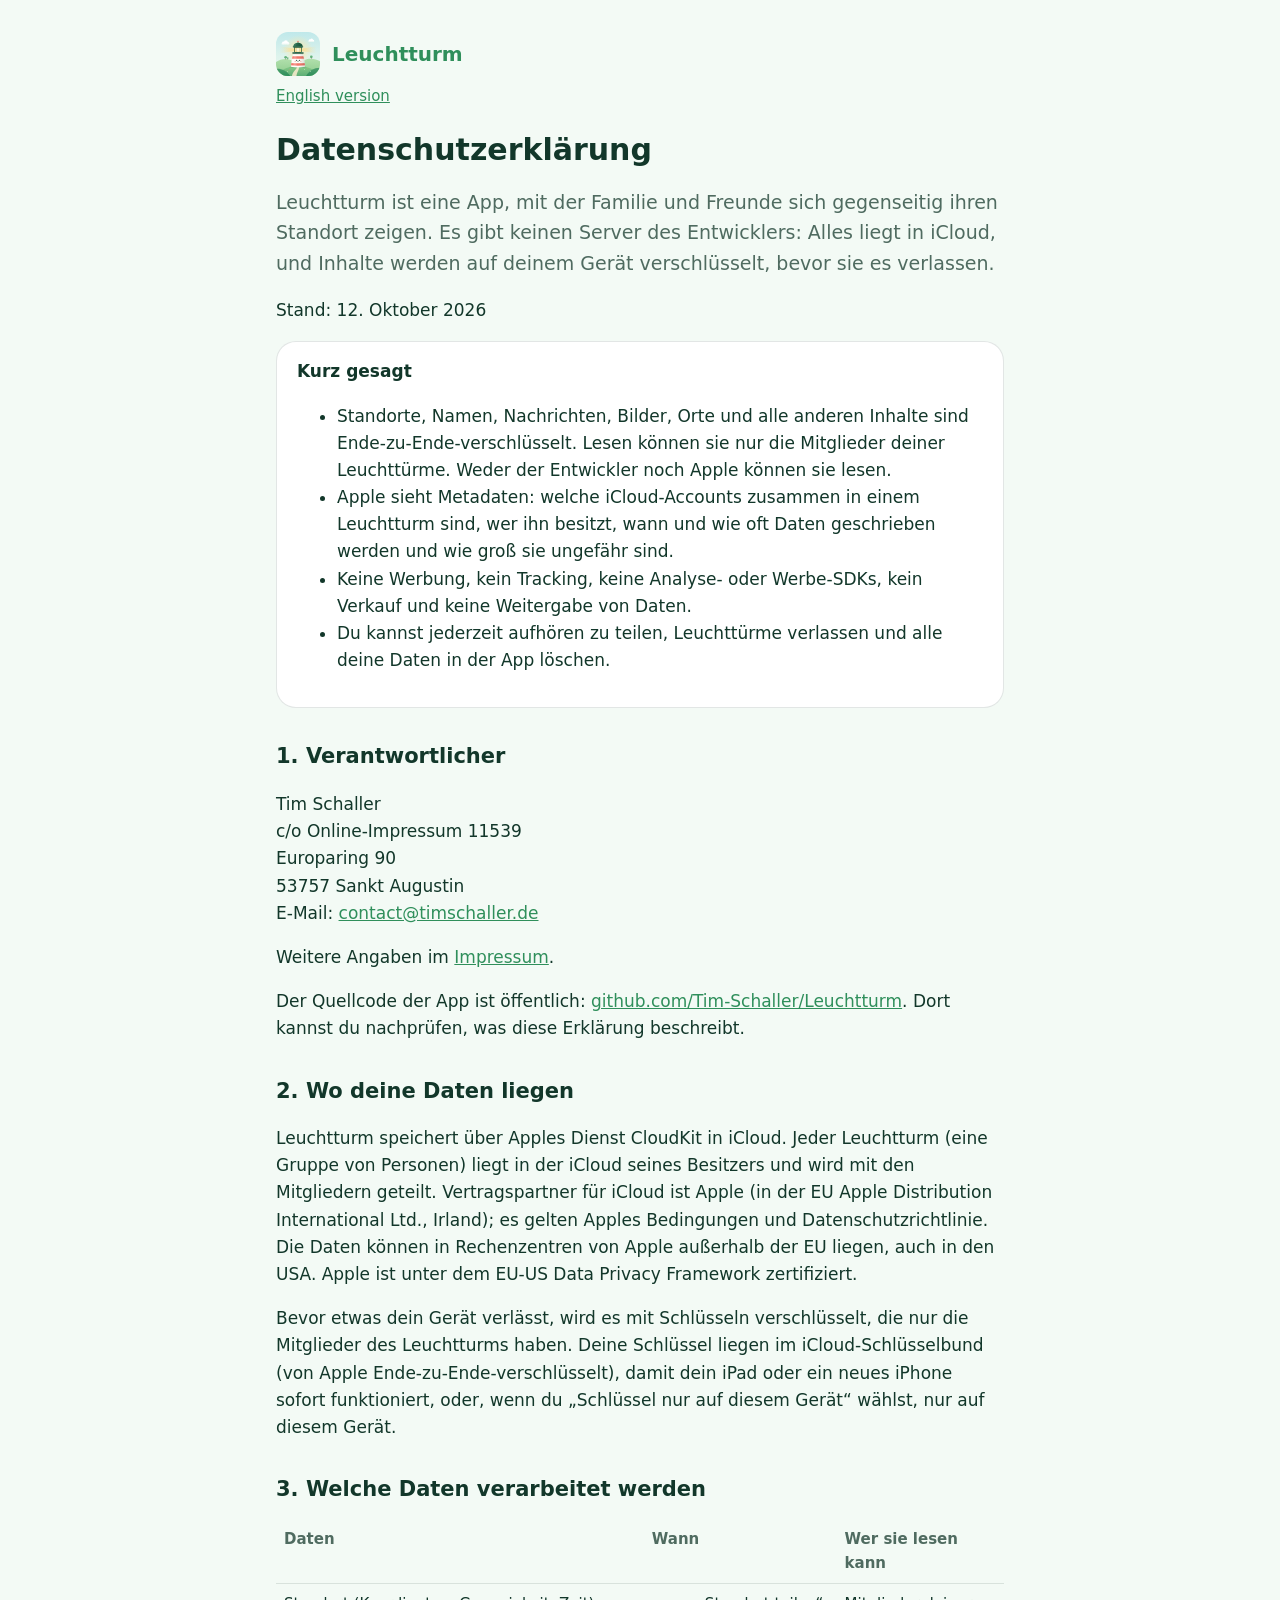
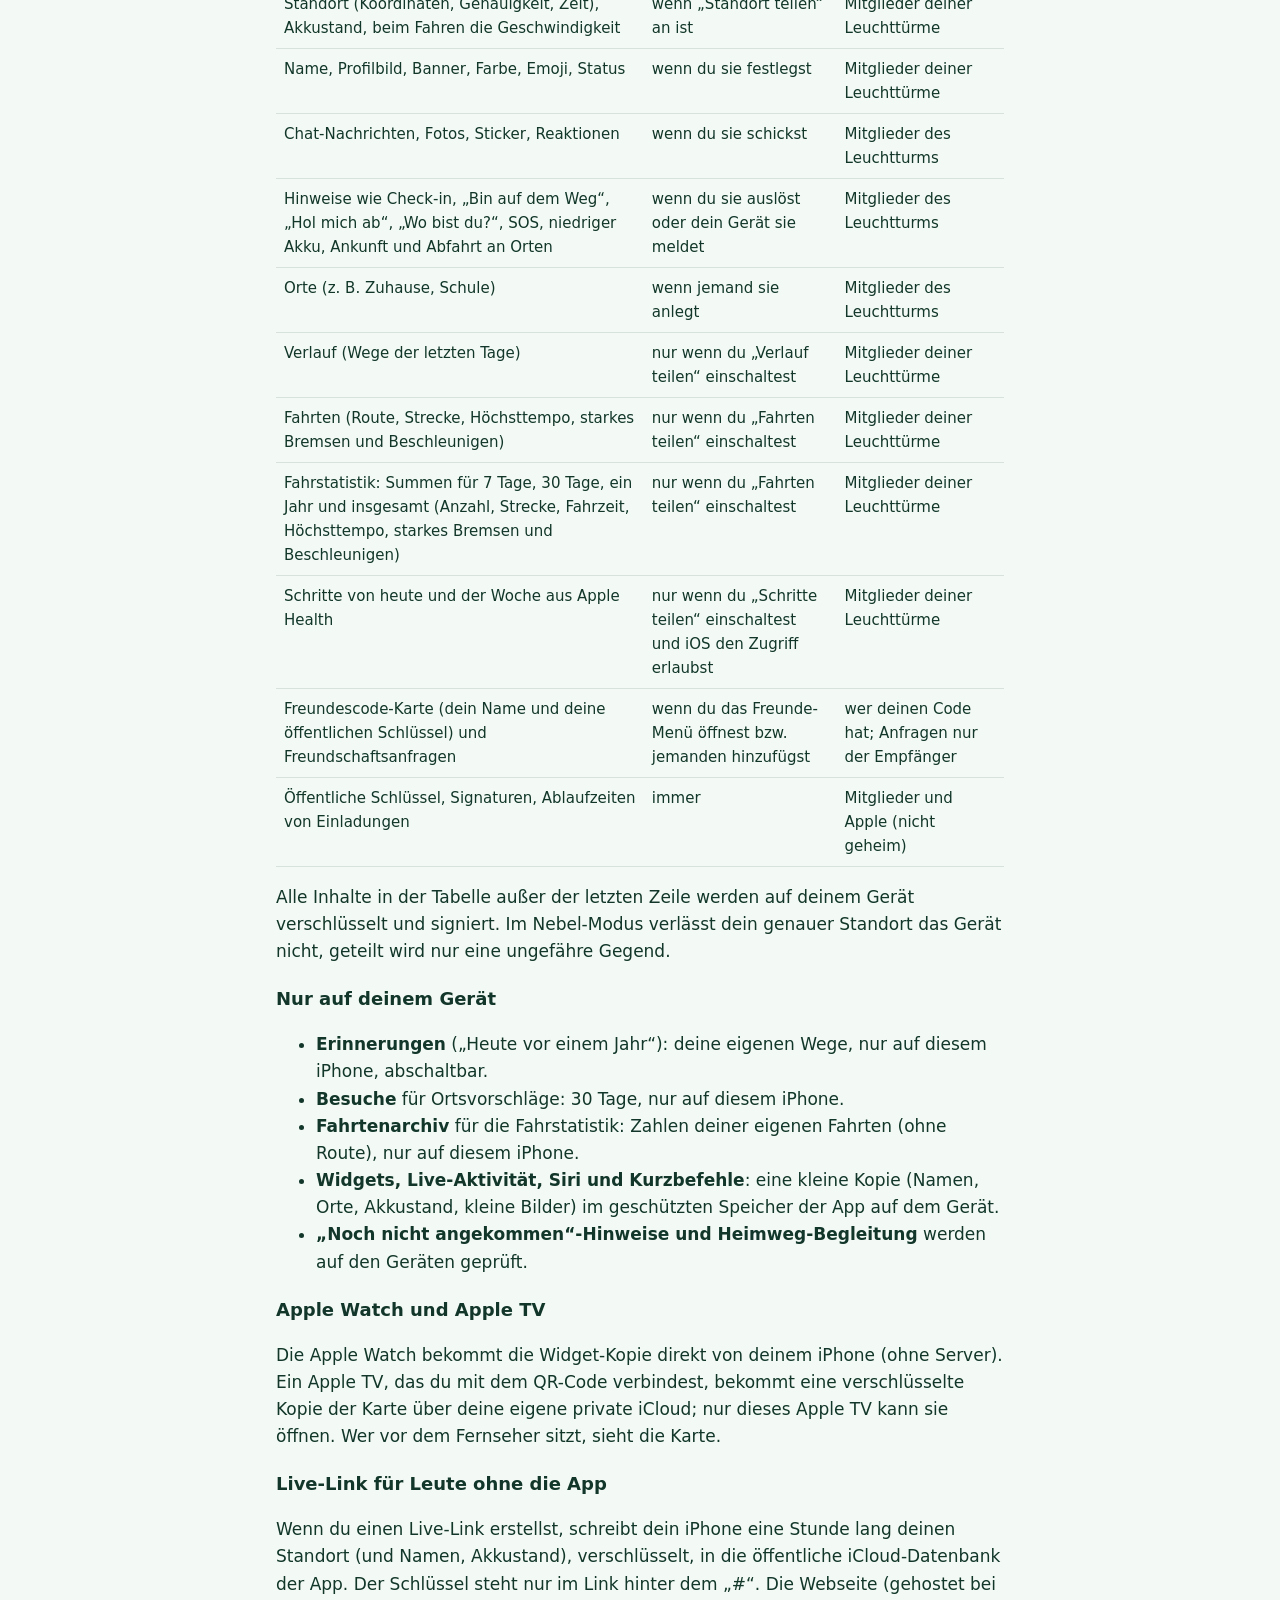
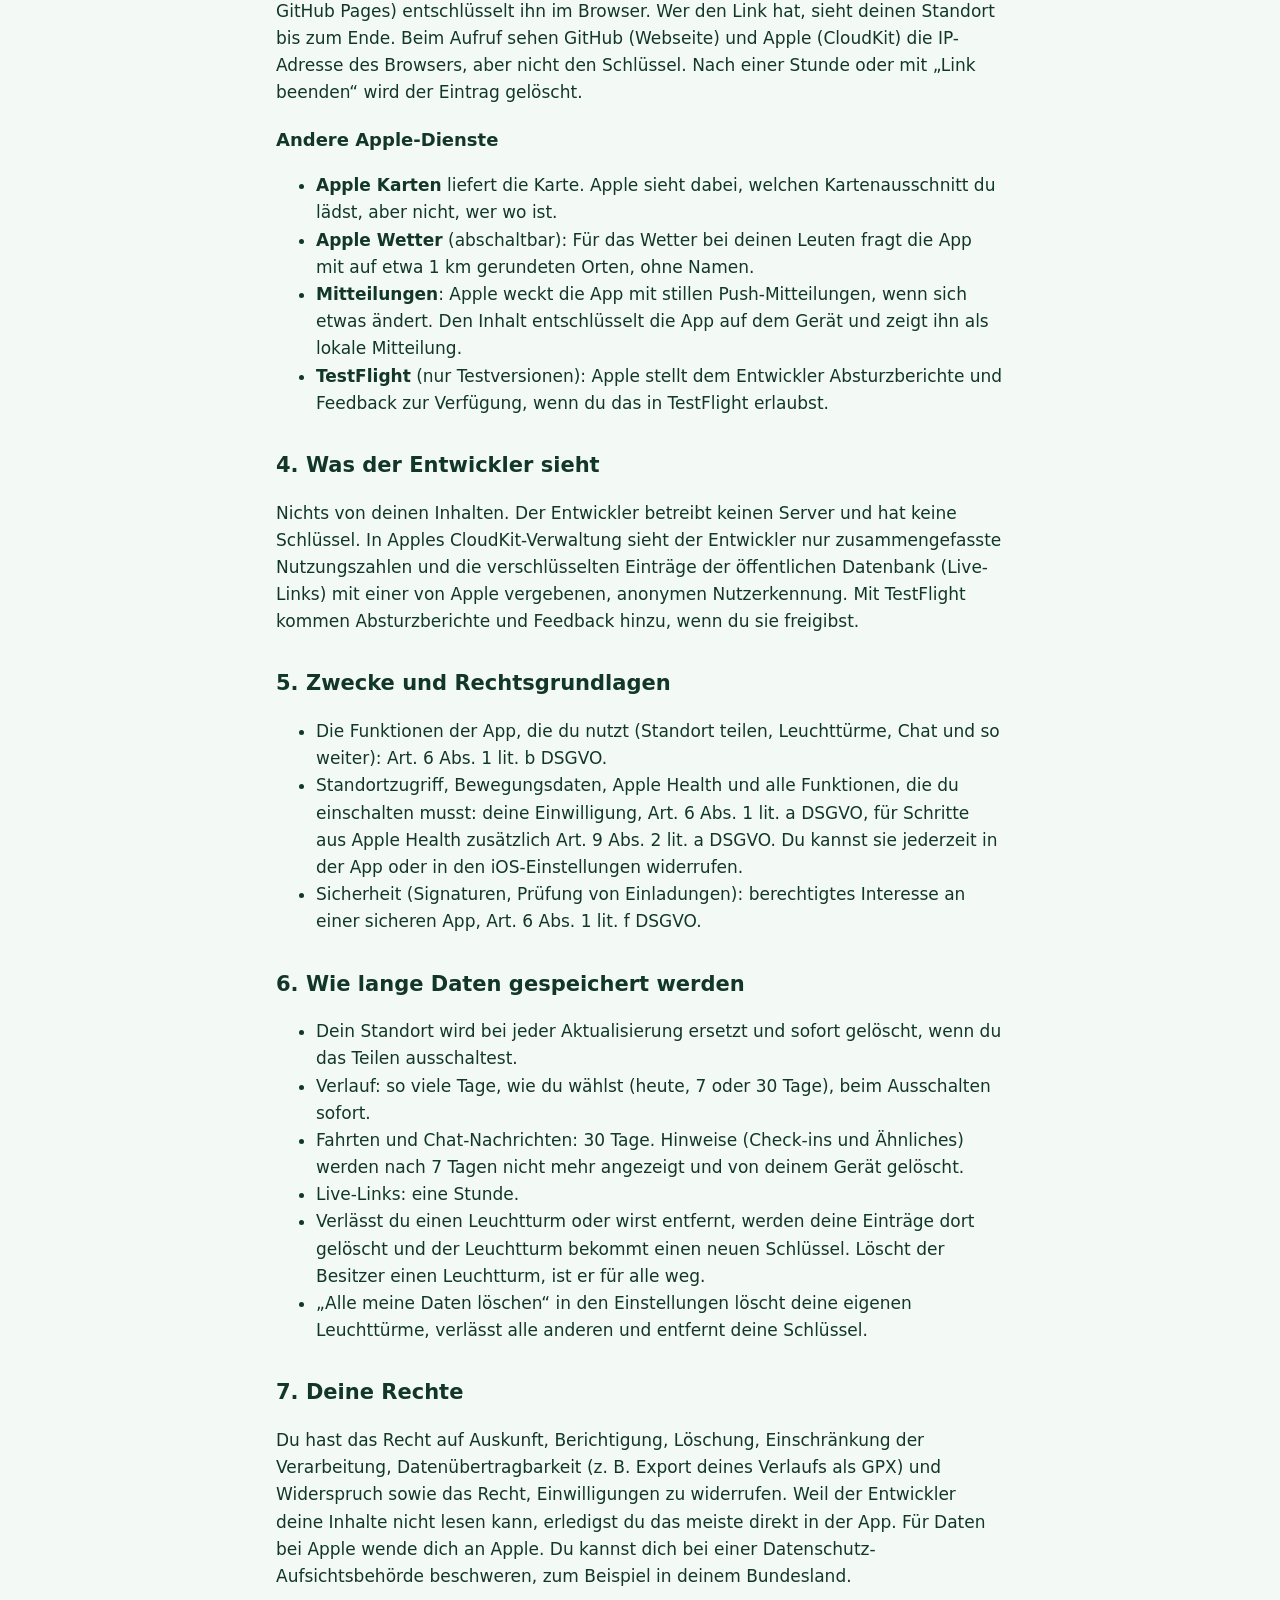
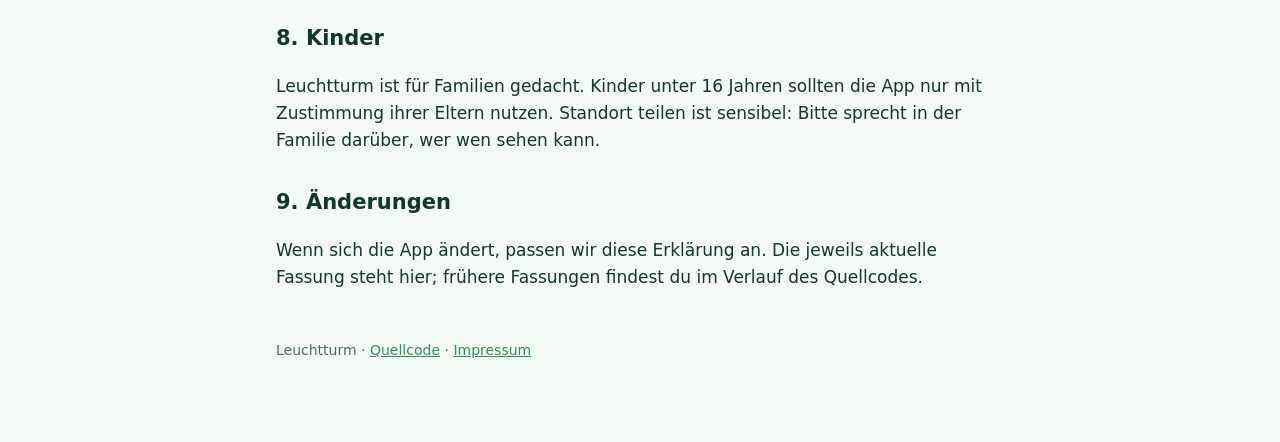
==== commit c91ab243: "Friends: translations and docs Co-Authored-By: Claude Opus 5.5 <noreply@anthropic.com>" ====
--- a/docs/privacy/index.html
+++ b/docs/privacy/index.html
@@ -55,6 +55,7 @@
     <tr><td>Fahrten (Route, Strecke, Höchsttempo, starkes Bremsen und Beschleunigen)</td><td>nur wenn du „Fahrten teilen“ einschaltest</td><td>Mitglieder deiner Leuchttürme</td></tr>
     <tr><td>Fahrstatistik: Summen für 7 Tage, 30 Tage, ein Jahr und insgesamt (Anzahl, Strecke, Fahrzeit, Höchsttempo, starkes Bremsen und Beschleunigen)</td><td>nur wenn du „Fahrten teilen“ einschaltest</td><td>Mitglieder deiner Leuchttürme</td></tr>
     <tr><td>Schritte von heute und der Woche aus Apple Health</td><td>nur wenn du „Schritte teilen“ einschaltest und iOS den Zugriff erlaubst</td><td>Mitglieder deiner Leuchttürme</td></tr>
+    <tr><td>Freundescode-Karte (dein Name und deine öffentlichen Schlüssel) und Freundschaftsanfragen</td><td>wenn du das Freunde-Menü öffnest bzw. jemanden hinzufügst</td><td>wer deinen Code hat; Anfragen nur der Empfänger</td></tr>
     <tr><td>Öffentliche Schlüssel, Signaturen, Ablaufzeiten von Einladungen</td><td>immer</td><td>Mitglieder und Apple (nicht geheim)</td></tr>
   </table>
   <p>Alle Inhalte in der Tabelle außer der letzten Zeile werden auf deinem Gerät verschlüsselt und signiert. Im Nebel-Modus verlässt dein genauer Standort das Gerät nicht, geteilt wird nur eine ungefähre Gegend.</p>
